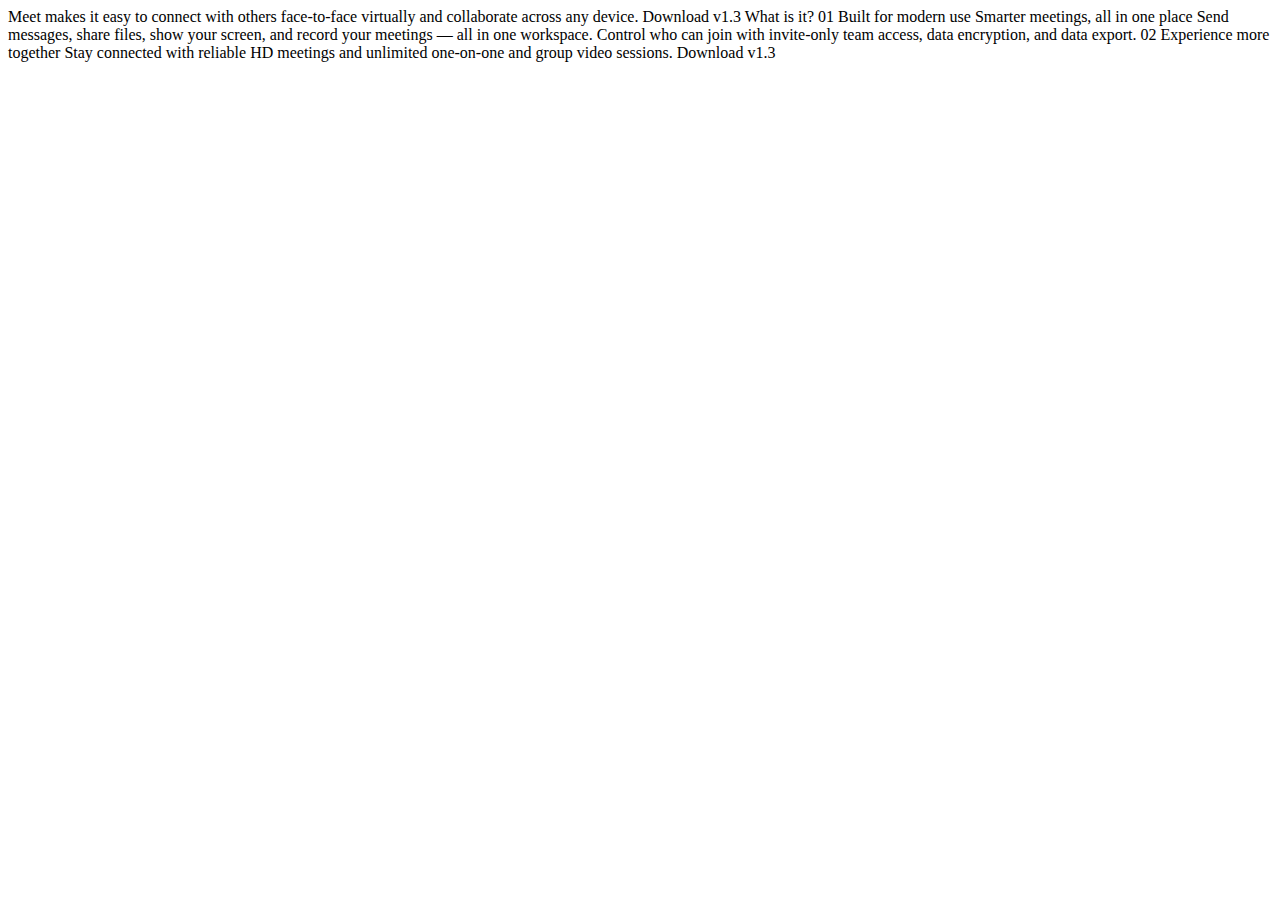
==== starter-code/index.html @ 79a4aa2b "Initial" ====
<!DOCTYPE html>
<html lang="en">
<head>
  <meta charset="UTF-8">
  <meta name="viewport" content="width=device-width, initial-scale=1.0">

  <link rel="icon" type="image/png" sizes="32x32" href="./assets/favicon-32x32.png">
  
  <title>Frontend Mentor | Meet landing page</title>
</head>
<body>
  Meet makes it easy to connect with others face-to-face virtually and collaborate across any device.

  Download v1.3
  What is it?

  01
  Built for modern use

  Smarter meetings, all in one place

  Send messages, share files, show your screen, and record your meetings — all in one 
  workspace. Control who can join with invite-only team access, data encryption, and data export.

  02
  Experience more together
  Stay connected with reliable HD meetings and unlimited one-on-one and group video sessions.

  Download v1.3
</body>
</html>
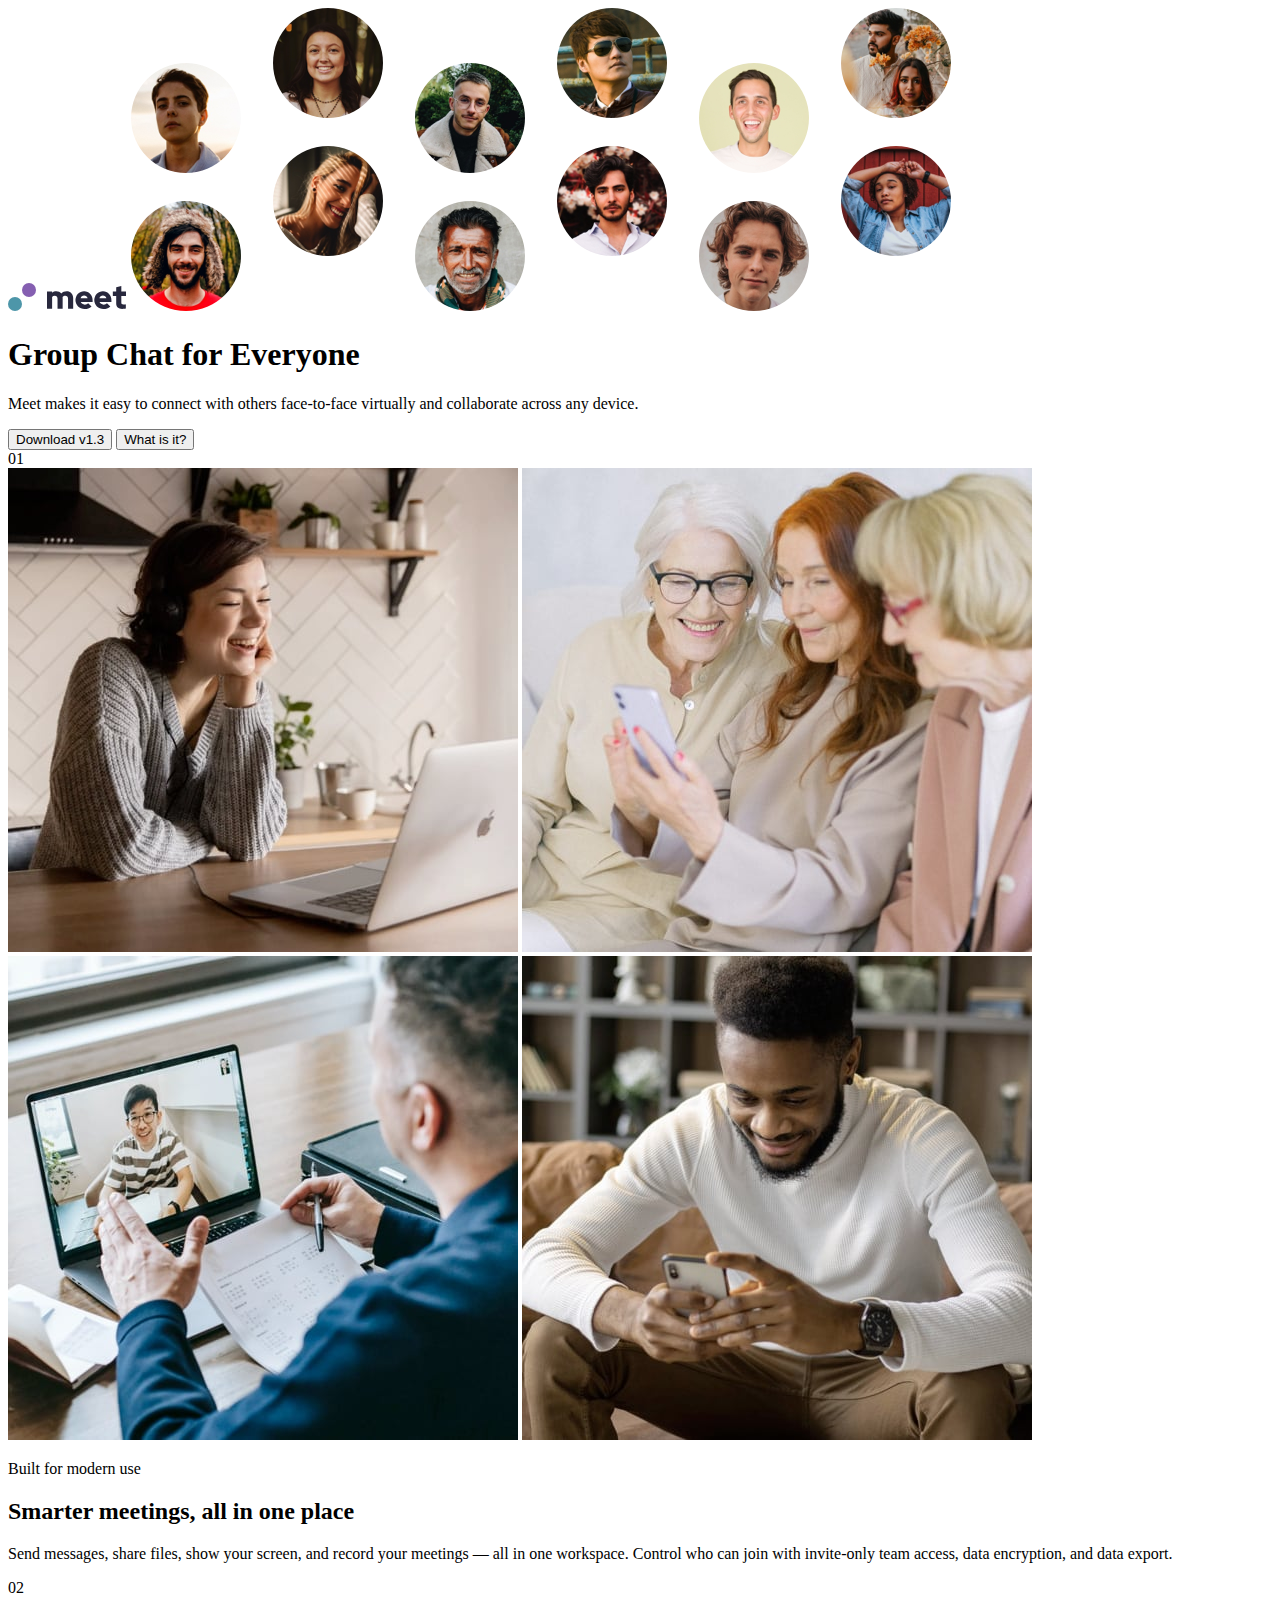
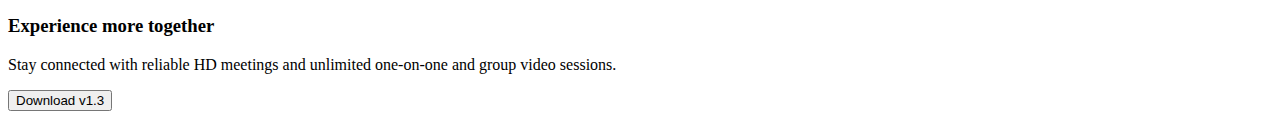
==== commit 5d831c79: "html layout bem" ====
--- a/starter-code/index.html
+++ b/starter-code/index.html
@@ -5,27 +5,37 @@
   <meta name="viewport" content="width=device-width, initial-scale=1.0">
 
   <link rel="icon" type="image/png" sizes="32x32" href="./assets/favicon-32x32.png">
-  
+  <!--Styles-->
+  <link rel="stylesheet" href="styles.css">
   <title>Frontend Mentor | Meet landing page</title>
 </head>
 <body>
-  Meet makes it easy to connect with others face-to-face virtually and collaborate across any device.
-
-  Download v1.3
-  What is it?
-
-  01
-  Built for modern use
-
-  Smarter meetings, all in one place
-
-  Send messages, share files, show your screen, and record your meetings — all in one 
-  workspace. Control who can join with invite-only team access, data encryption, and data export.
-
-  02
-  Experience more together
-  Stay connected with reliable HD meetings and unlimited one-on-one and group video sessions.
-
-  Download v1.3
+  <header class="header">
+    <img class="header__logo" src="assets/logo.svg" alt="logo image word meet with two circles">
+    <img class="header__hero-image" src="assets/tablet/image-hero.png" alt="hero image circles with faces in them">
+  </header>
+  <main class="main-content">
+    <h1 class="main-content__title">Group Chat for Everyone</h1>
+    <p class="main-content__description">Meet makes it easy to connect with others face-to-face virtually and collaborate across any device.</p>
+    <button class="main-content__button main-content__button--download">Download v1.3</button>
+    <button class="main-content__button main-content__button--info">What is it?</button>
+    <div class="main-content__section main-content__section--number">01</div>
+    <div class="main-content__images">
+      <img class="main-content__image" src="assets/desktop/image-woman-in-videocall.jpg" alt="woman in video call">
+      <img class="main-content__image" src="assets/desktop/image-women-videochatting.jpg" alt="women video chatting">
+      <img class="main-content__image" src="assets/desktop/image-men-in-meeting.jpg" alt="men in meeting">
+      <img class="main-content__image" src="assets/desktop/image-man-texting.jpg" alt="man texting">
+    </div>
+    <p class="main-content__subtitle" >Built for modern use</p>
+    <h2 class="main-content__heading">Smarter meetings, all in one place</h2>
+    <p class="main-content__text">Send messages, share files, show your screen, and record your meetings — all in one 
+      workspace. Control who can join with invite-only team access, data encryption, and data export.</p>
+    <div class="main-content__section main-content__section--number">02</div>
+  </main>
+  <footer class="footer">
+    <h3 class="footer__title">Experience more together</h3>
+    <p class="footer__description">Stay connected with reliable HD meetings and unlimited one-on-one and group video sessions.</p>
+    <button class="footer__button">Download v1.3</button>
+  </footer>
 </body>
 </html>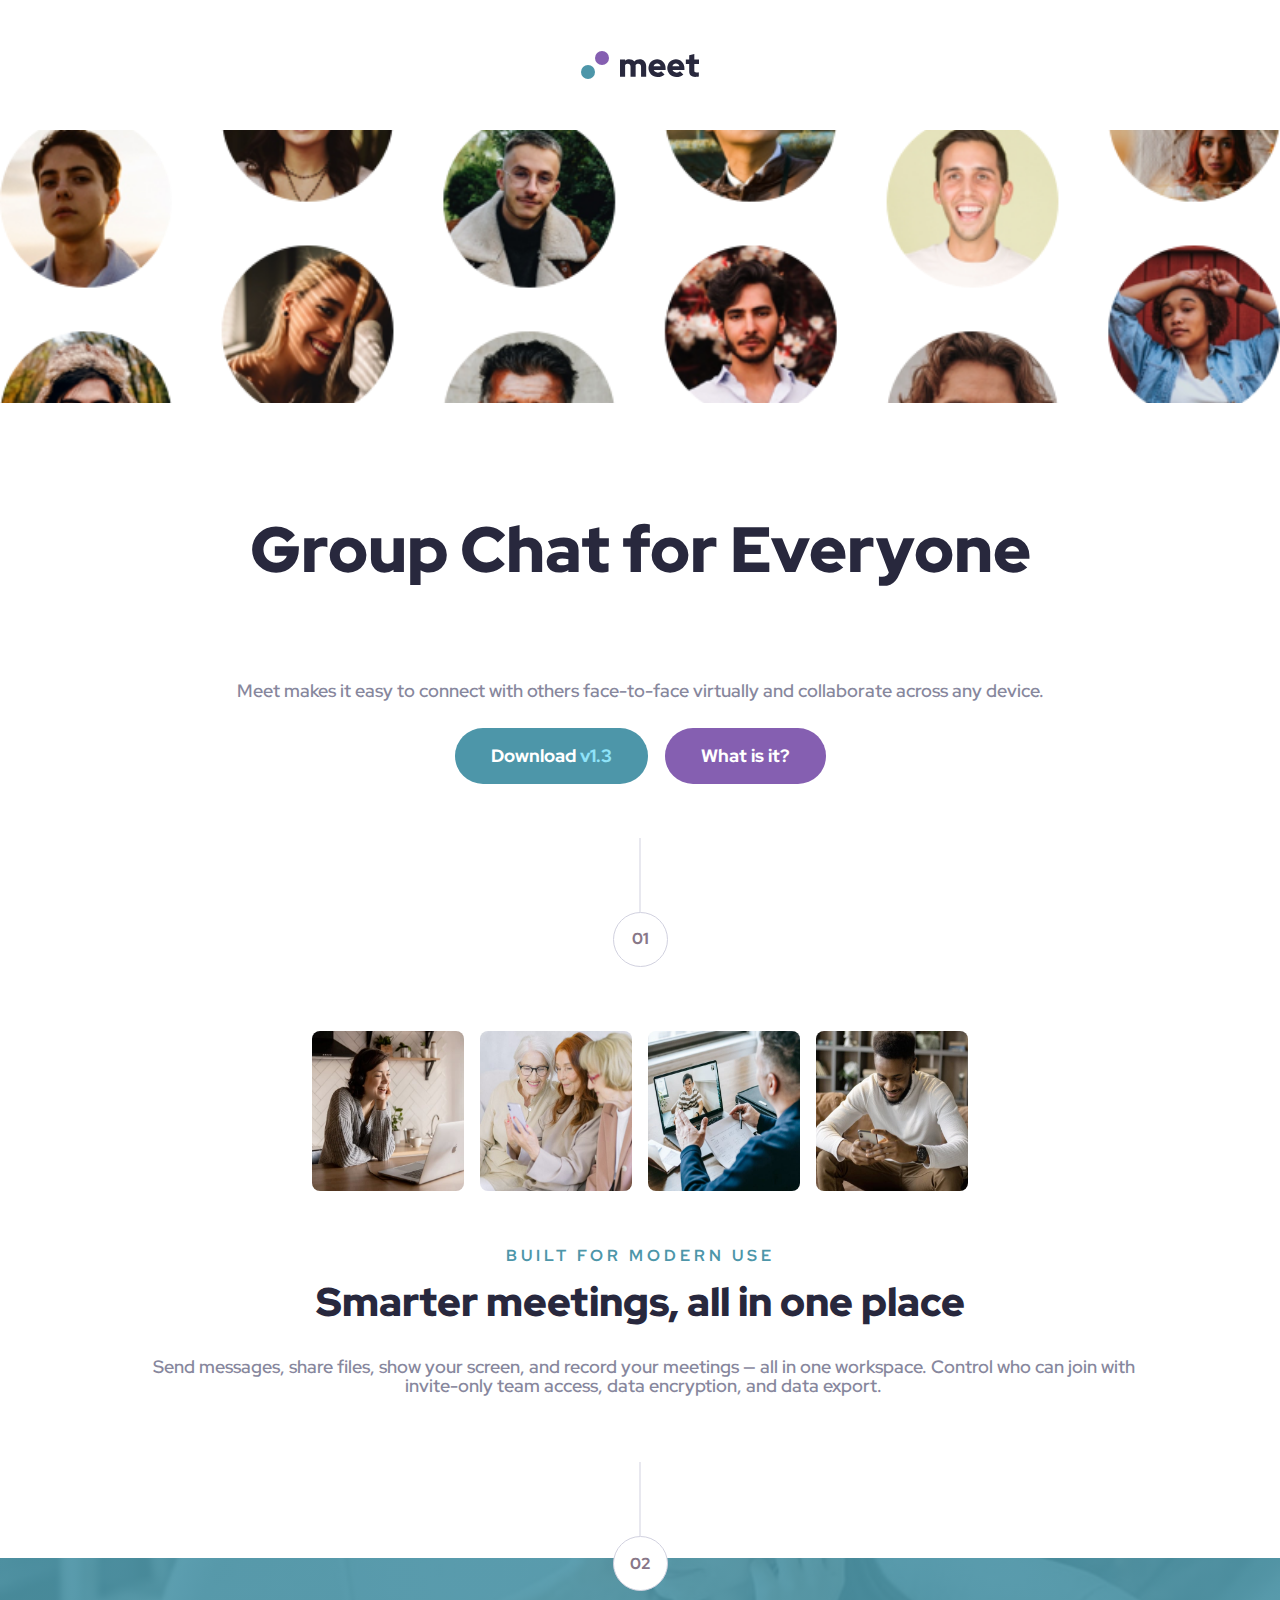
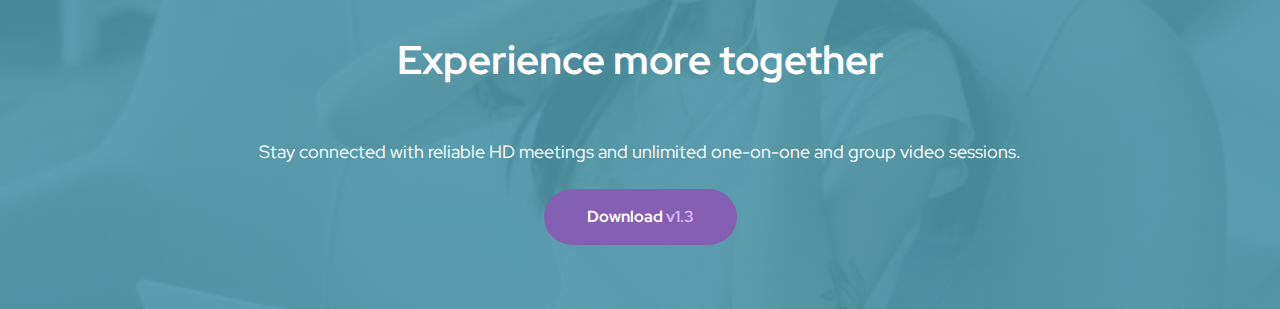
==== commit 027174dc: "Complete" ====
--- a/starter-code/index.html
+++ b/starter-code/index.html
@@ -10,32 +10,44 @@
   <title>Frontend Mentor | Meet landing page</title>
 </head>
 <body>
-  <header class="header">
-    <img class="header__logo" src="assets/logo.svg" alt="logo image word meet with two circles">
-    <img class="header__hero-image" src="assets/tablet/image-hero.png" alt="hero image circles with faces in them">
-  </header>
+  <header class="header"> <!--Header-->
+    <img class="header__logo" src="assets/logo.svg" alt="logo image word meet with two circles"> <!--Logo-->
+    <div class="header__hero-image"></div> 
+      <div class="header__hero-image--left"></div> <!--Left Image-->
+      <div class="header__content"> <!--Content-->
+        <h1 class="header__title">Group Chat for Everyone</h1>
+        <p class="header__description">Meet makes it easy to connect with others face-to-face 
+          virtually and collaborate across any device.</p>
+          <div class="header__buttons"> <!--Buttons-->
+            <button class="header__button header__button--download">Download <span class="version">v1.3</span></button>
+            <button class="header__button header__button--info">What is it?</button>
+          </div> <!--End Buttons-->
+      </div> <!--End Content-->
+    <div class="header__hero-image--right"></div> <!--Right Image-->
+  </header> <!--End Header-->
   <main class="main-content">
-    <h1 class="main-content__title">Group Chat for Everyone</h1>
-    <p class="main-content__description">Meet makes it easy to connect with others face-to-face virtually and collaborate across any device.</p>
-    <button class="main-content__button main-content__button--download">Download v1.3</button>
-    <button class="main-content__button main-content__button--info">What is it?</button>
-    <div class="main-content__section main-content__section--number">01</div>
+    <div class="main-content__section main-content__section--number01">
+      <span class="number">01</span>
+    </div>
     <div class="main-content__images">
       <img class="main-content__image" src="assets/desktop/image-woman-in-videocall.jpg" alt="woman in video call">
       <img class="main-content__image" src="assets/desktop/image-women-videochatting.jpg" alt="women video chatting">
       <img class="main-content__image" src="assets/desktop/image-men-in-meeting.jpg" alt="men in meeting">
       <img class="main-content__image" src="assets/desktop/image-man-texting.jpg" alt="man texting">
     </div>
-    <p class="main-content__subtitle" >Built for modern use</p>
+    <p class="main-content__subtitle" >BUILT FOR MODERN USE</p>
     <h2 class="main-content__heading">Smarter meetings, all in one place</h2>
     <p class="main-content__text">Send messages, share files, show your screen, and record your meetings — all in one 
       workspace. Control who can join with invite-only team access, data encryption, and data export.</p>
-    <div class="main-content__section main-content__section--number">02</div>
+    
   </main>
   <footer class="footer">
+    <div class="main-content__section main-content__section--number02">
+      <span class="number">02</span>
+    </div>
     <h3 class="footer__title">Experience more together</h3>
     <p class="footer__description">Stay connected with reliable HD meetings and unlimited one-on-one and group video sessions.</p>
-    <button class="footer__button">Download v1.3</button>
+    <button class="footer__button">Download <span class="version-footer">v1.3</span></button>
   </footer>
 </body>
 </html>--- a/starter-code/styles.css
+++ b/starter-code/styles.css
@@ -0,0 +1,490 @@
+@import url('https://fonts.googleapis.com/css2?family=Red+Hat+Display:ital,wght@0,300..900;1,300..900&display=swap');
+
+*,
+::before,
+::after
+{
+    box-sizing: border-box;
+    margin: 0;
+    padding: 0;
+}
+
+body {
+    display: grid;
+    grid-template-columns: auto;
+    grid-template-rows: repeat(3, auto);
+    justify-content: center;
+    align-items: center;
+    grid-template-areas: 
+    "header"
+    "content"
+    "footer";
+
+}
+
+.header {
+    width: 100%;
+    grid-area: header;
+    display: grid;
+    justify-items: center;
+    align-items: center;
+    grid-template-columns: auto;
+    grid-template-rows: auto auto auto auto;
+    grid-template-areas: 
+    "header-logo"
+    "header-hero"
+    "header-content"
+    "header-buttons";
+}
+.header__logo {
+    grid-area: header-logo;
+    padding-top: 3.1875em;
+    padding-bottom: 3.1875em;
+}
+.header__content {
+    grid-area: header-content;
+
+}
+.header__hero-image {
+    grid-area: header-hero;
+    width: 100%;
+    height: 16vh;
+    background: url('assets/tablet/image-hero.png');
+    background-size: cover;
+    background-repeat: no-repeat;
+    background-position: center;
+    margin-bottom: 3em;
+}
+.header__title {
+    grid-area: header-title;
+    text-align: center;
+    font-family: 'Red Hat Display', sans-serif;
+    font-size: 2.8rem;
+    font-weight: 900;
+    line-height: 110%;
+    letter-spacing: 0;
+    color: #28283D;
+    padding-top: 1em;
+    padding-bottom: 1.5em;
+    
+}
+.header__description {
+    grid-area: header-description;
+    text-align: center;
+    font-family: 'Red Hat Display', sans-serif;
+    font-size: 1.125rem;
+    font-weight: 600;
+    line-height: 110%;
+    letter-spacing: 0;
+    color: #87879D;
+    /*To fix*/
+    padding-bottom: 1.5em;
+}
+.header__buttons {
+    grid-area: header-buttons;
+    display: grid;
+    justify-items: center;
+    align-items: center;
+    grid-template-rows: auto;
+    gap: 1em;
+}
+.header__button--download {
+    width: 193px;
+    height: 56px;
+    font-family: 'Red Hat Display', sans-serif;
+    font-size: 1.125rem;
+    font-weight: 800;
+    line-height: 110%;
+    letter-spacing: 0;
+    color: white;
+    background-color: #4D96A9;
+    border-radius: 29px;
+    border-style: none;
+}
+
+.header__button--info {
+    width: 161px;
+    height: 56px;
+    font-family: 'Red Hat Display', sans-serif;
+    font-size: 1.125rem;
+    font-weight: 800;
+    line-height: 110%;
+    letter-spacing: 0;
+    color: white;
+    background-color: #855FB1;
+    border-radius: 29px;
+    border-style: none;
+}
+.version {
+    color: #8FE3F9;
+}
+
+.main-content {
+    width: 100%;
+    grid-area: content;
+    display: grid;
+    justify-content: center;
+    align-items: center;
+    grid-template-rows: auto auto auto auto auto auto;
+    grid-template-areas: 
+    "main-section-number-01"
+    "main-grid-images"
+    "main-subtitle"
+    "main-heading"
+    "main-text"
+    "main-section-number-02";
+}
+.main-content__section {
+    justify-self: center;
+}
+.main-content__section {
+    padding-top: 128px;
+    padding-bottom: 64px;
+    
+    
+}
+.main-content__section--number01 {
+    grid-area: main-section-number-01;
+    font-family: 'Red Hat Display', sans-serif;
+    font-size: 1rem;
+    font-weight: 800;
+    line-height: 150%;
+    letter-spacing: 0;
+    color: #878;
+    position: relative;
+    
+}
+.number {
+    width: 55px; /* Adjust the size as needed */
+    height: 55px; /* Adjust the size as needed */
+    display: flex;
+    justify-content: center;
+    align-items: center;
+    border-radius: 50%;
+    border: 1px solid #D1D1DF; /* Corrected border property */
+    background-color: #fff; /* Optional: Set a background color */
+}
+.main-content__section--number01::after {
+    content: '';
+    position: absolute;
+    width: 1px; /* Width of the vertical line */
+    height: 30%; /* Height of the vertical line */
+    background-color: #D1D1DF; /* Color of the vertical line */
+    top: 54px;
+    left: 50%; /* Center the line horizontally */
+    transform: translateX(-50%); /* Adjust for the line's width */
+}
+
+
+.main-content__images {
+    grid-area: main-grid-images;
+    display: grid;
+    justify-content: center;
+    align-items: center;
+    grid-template-columns: auto auto;
+    grid-template-rows: auto auto;
+    gap: 1em;
+
+    margin-bottom: 3.479375em;
+}
+.main-content__image {
+    width: 147.5px;
+    height: 144px;
+    border-radius: 8px;
+}
+
+.main-content__subtitle {
+    grid-area: main-subtitle;
+    text-align: center;
+    font-family: 'Red Hat Display', sans-serif;
+    font-size: 1rem;
+    font-weight: bold;
+    line-height: 110%;
+    letter-spacing: 4px;
+    color: #4D96A9;
+    margin-bottom: 1em;
+}
+.main-content__heading {
+    grid-area: main-heading;
+    text-align: center;
+    font-family: 'Red Hat Display', sans-serif;
+    font-size: 2.5rem;
+    font-weight: 900;
+    line-height: 110%;
+    letter-spacing: 0;
+    color: #28283D;
+    margin-bottom: 0.8125em;
+}
+.main-content__text {
+    grid-area: main-text;
+    text-align: center;
+    font-family: 'Red Hat Display', sans-serif;
+    font-size: 1.125rem;
+    font-weight: 600;
+    line-height: 110%;
+    letter-spacing: 0;
+    color: #87879D;
+    padding-left: 2em;
+    padding-right: 2em;
+    margin-bottom: 9em;
+}
+
+.footer {
+    grid-area: footer;
+    display: grid;
+    justify-content: center;
+    align-items: center;
+    grid-template-columns: auto;
+    grid-template-rows: auto auto auto;
+    grid-template-areas:
+    "footer-number" 
+    "footer-title"
+    "footer-description"
+    "footer-button";
+
+    background: 
+        linear-gradient(rgba(77, 150, 169, 0.9), rgba(77, 150, 169, 0.9)), /* Background color with transparency */
+        url('assets/mobile/image-footer.jpg'); /* Background image */
+    background-size: cover;
+    background-repeat: no-repeat;
+    background-position: center;
+    position: relative;
+}
+.main-content__section--number02 {
+    grid-area: main-section-number-02;
+    font-family: 'Red Hat Display', sans-serif;
+    font-size: 1rem;
+    font-weight: 800;
+    line-height: 150%;
+    letter-spacing: 0;
+    color: #878;
+    position: absolute;
+    top: -150px;
+    
+}
+.main-content__section--number02::after {
+    content: '';
+    position: absolute;
+    width: 1px; /* Width of the vertical line */
+    height: 30%; /* Height of the vertical line */
+    background-color: #D1D1DF; /* Color of the vertical line */
+    top: 54px;
+    left: 50%; /* Center the line horizontally */
+    transform: translateX(-50%); /* Adjust for the line's width */
+}
+.footer__title {
+    grid-area: footer-title;
+    text-align: center;
+    font-family: 'Red Hat Display', sans-serif;
+    font-size: 2.5rem;
+    line-height: 110%;
+    letter-spacing: 0;
+    color: white;
+    padding-top: 4em;
+    padding-bottom: 1.5em;
+}
+.footer__description {
+    grid-area: footer-description;
+    text-align: center;
+    font-family: 'Red Hat Display', sans-serif;
+    font-size: 1.125rem;
+    line-height: 110%;
+    letter-spacing: 0;
+    color: white;
+    padding-left: 1.2em;
+    padding-right: 1.2em;
+    padding-bottom: 1.5em
+
+}
+.footer__button {
+    grid-area: footer-button;
+    justify-self: center;
+    width: 193px;
+    height: 56px;
+    border-radius: 29px;
+    border-style: none;
+    background-color: #855FB1;
+    font-family: 'Red Hat Display', sans-serif;
+    font-size: 1rem;
+    font-weight: bold;
+    line-height: 150%;
+    letter-spacing: 0;
+    color: white;
+    margin-bottom: 4em;
+    
+}
+.version-footer {
+    color: #D9B9FF;
+}
+
+/* Tablet */
+@media (min-width: 768px) {
+    .header__hero-image {
+        height: 30.3vh;
+    }
+    .header__title {
+        font-size: 4rem;
+        padding-right: 155px;
+        padding-left: 155px;
+    }
+    .header__description {
+        padding-right: 125px;
+        padding-left: 125px;
+    }
+    .header__buttons {
+        grid-area: header-buttons;
+        display: grid;
+        justify-items: center;
+        align-items: center;
+        grid-template-columns: auto auto;
+        grid-template-rows: auto;
+        gap: 1.0625em;
+    }
+    .header__button--download {
+        justify-self: right;
+    }
+    .header__button--info {
+        justify-self: left;
+    }
+    .main-content__images {
+        display: flex;
+    }
+    .main-content__image {
+        width: 152px;
+        height: 160px;
+    }
+    .main-content__heading {
+        padding-left: 132px;
+        padding-right: 132px;
+    }
+    .main-content__text {
+        padding-left: 132px;
+        padding-right: 125px;
+    }
+    .footer__title {
+        padding-top: 2em;
+    }
+    .footer__description {
+        padding-left: 132px;
+        padding-right: 132px;
+    }
+    .footer {
+        background: 
+        linear-gradient(rgba(77, 150, 169, 0.9), rgba(77, 150, 169, 0.9)), /* Background color with transparency */
+        url('assets/tablet/image-footer.jpg'); /* Background image */
+        background-size: cover;
+        background-repeat: no-repeat;
+        background-position: center;
+        position: relative;
+    }
+}
+/* Desktop */
+@media (min-width: 1440px) {
+    
+    .header {
+        display: grid;
+        justify-content: center;
+        align-items: center;
+        grid-template-columns: auto auto auto;
+        grid-template-rows: auto auto auto auto;
+        grid-template-areas:
+        "logo logo logo"
+        "left content right"
+        "left content right"
+        "left content right";
+    }
+    .header__logo {
+        grid-area: logo;
+    }
+    .header__hero-image {
+        display: none;
+    }
+    .header__button--download:hover {
+        background-color: #71C0D4;
+        cursor: pointer;
+    }
+    .header__button--info:hover {
+        background-color: #B18BDD;
+        cursor: pointer;
+    }
+    .header__hero-image--left {
+        grid-area: left;
+        width: 394px;
+        height: 303px;
+        background: url('assets/desktop/image-hero-left.png');
+        background-size: cover;
+        background-repeat: no-repeat;
+        background-position: center;
+        justify-self: left;
+    }
+    .header__content {
+        grid-area: content;
+    }
+    .header__title {
+        padding-top: 1.2em;
+        padding-left: 1.5em;
+        padding-right: 1.5em;
+        padding-bottom: 0.7em;
+    }
+    .header__description {
+        padding-left: 6em;
+        padding-right: 6em;
+    }
+    .main-content__image {
+        width: 256px;
+        height: 256px;
+    }
+    .main-content__heading {
+        padding-left: 12.5em;
+        padding-right: 12.5em;
+    }
+    .header__hero-image--right {
+        grid-area: right;
+        width: 394px;
+        height: 303px;
+        background: url('assets/desktop/image-hero-right.png');
+        background-size: cover;
+        background-repeat: no-repeat;
+        background-position: center;
+        justify-self: right;
+    }
+    .main-content__text {
+        padding-left: 24em;
+        padding-right: 24em;
+    }
+    .footer {
+        display: grid;
+        grid-template-columns: auto auto auto;
+        grid-template-areas: 
+        "title desc button";
+        
+    }
+    .footer__title {
+        grid-area: title;
+        text-align: left;
+        padding: 0;
+        padding-left: 5em;
+        padding-right: 1em;
+        padding-top: 3em;
+        padding-bottom: 3em;
+    }
+    .footer__description {
+        grid-area: desc;
+        text-align: left;
+        padding: 0;
+        padding-left: 1em;
+        padding-right: 2em;
+    }
+    .footer__button {
+        grid-area: button;
+        padding: 0;
+        margin: 0;
+        margin-right: 6.5em;
+
+    }
+    .footer__button:hover {
+        background-color: #B18BDD;
+        cursor: pointer;
+    }
+}
+
